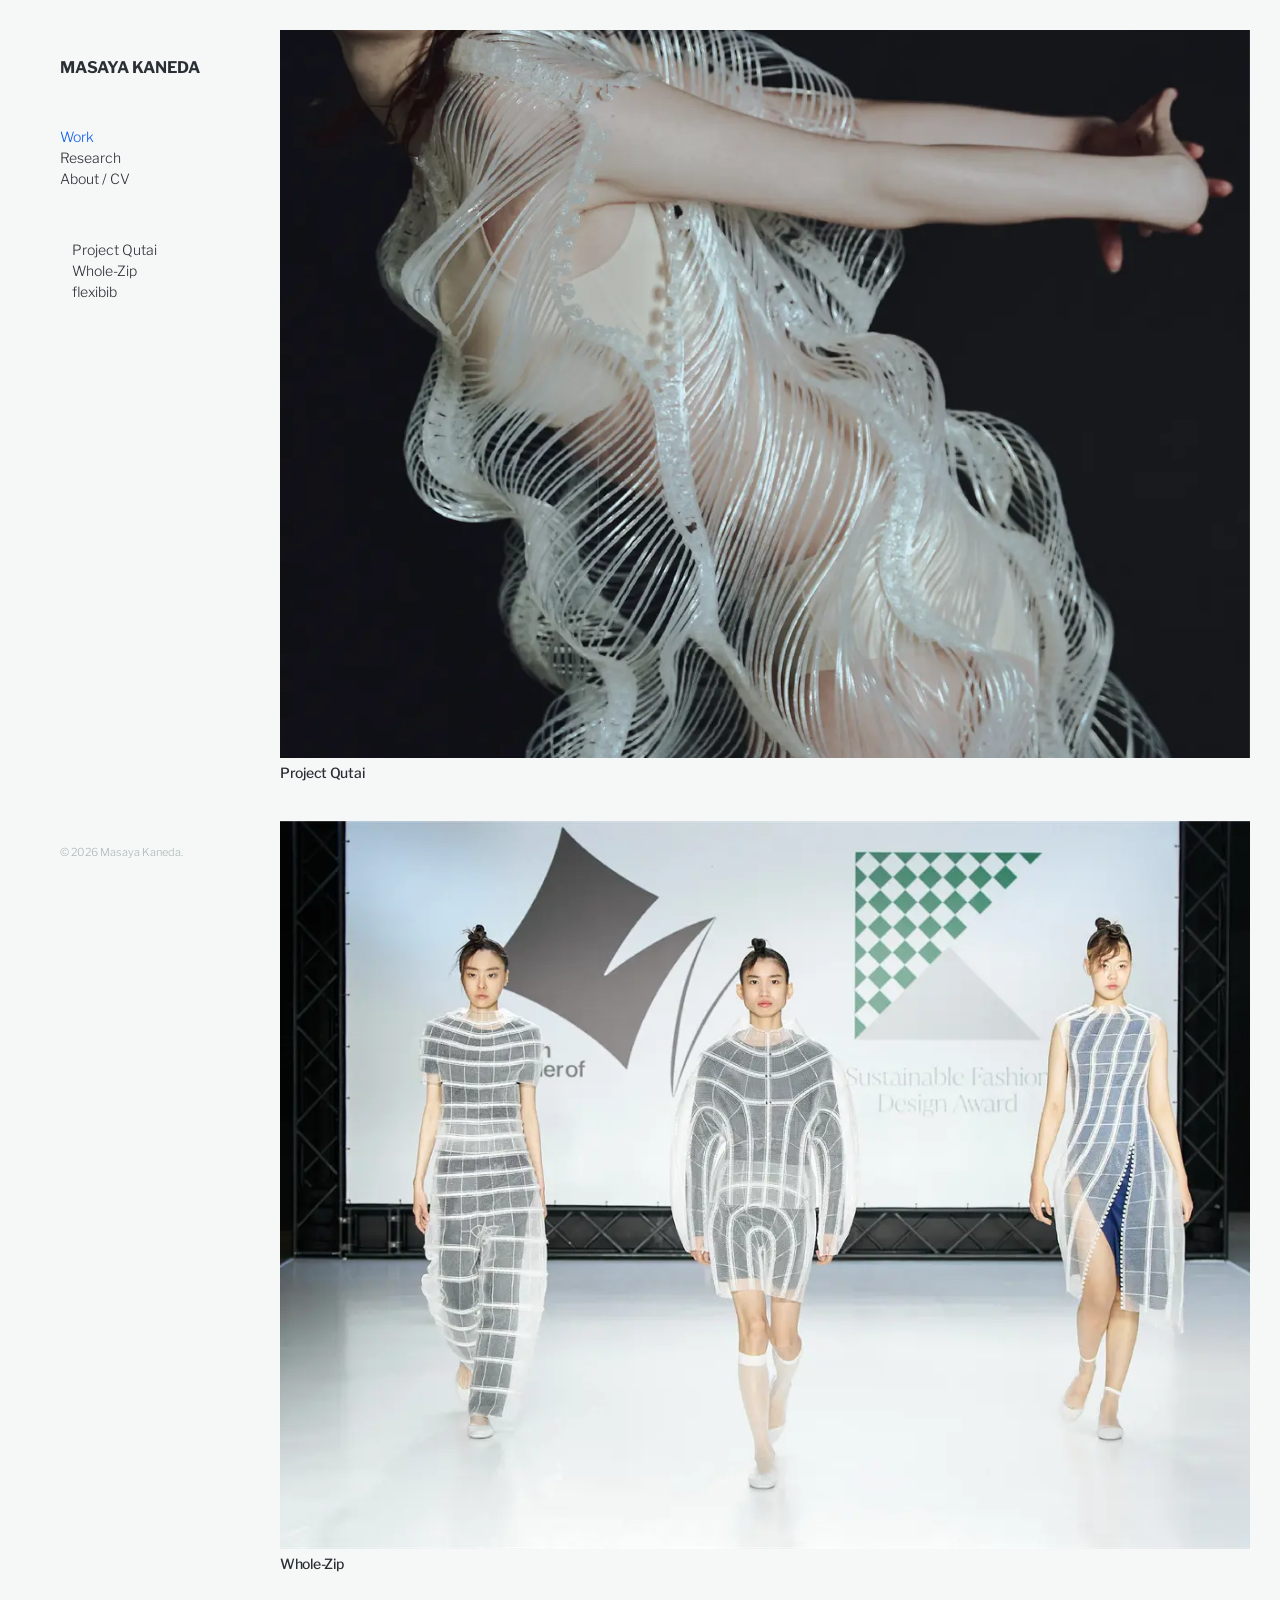
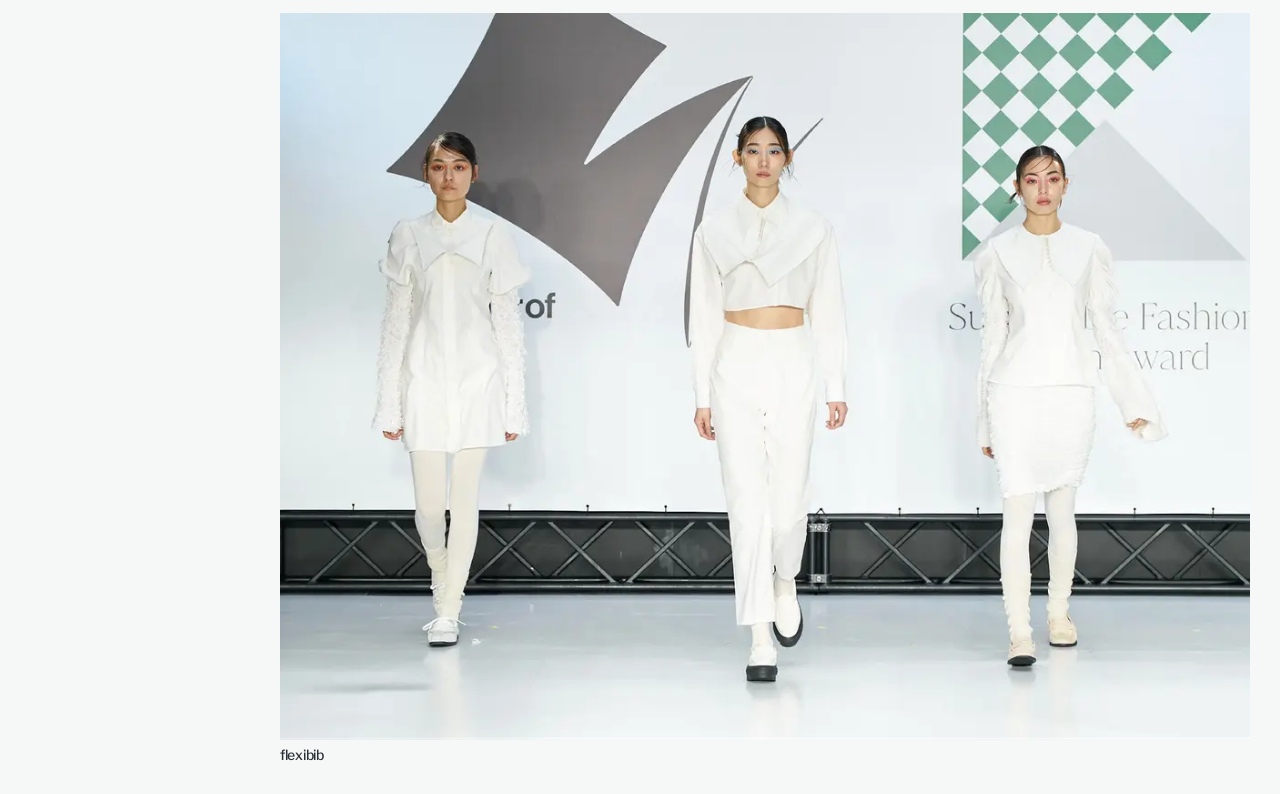
==== index.html @ 968817e5 "Build portfolio site" ====
<!doctype html>
<html lang="ja">
  <head>
    <meta charset="utf-8" />
    <meta name="viewport" content="width=device-width, initial-scale=1" />
    <meta name="description" content="金田昌也の作品と研究" />
    <title>Work — Masaya Kaneda</title>
    <link rel="preconnect" href="https://fonts.googleapis.com" />
    <link rel="preconnect" href="https://fonts.gstatic.com" crossorigin />
    <link href="https://fonts.googleapis.com/css2?family=Libre+Franklin:wght@300;500;700&amp;display=swap" rel="stylesheet" />
    <link rel="stylesheet" href="styles.css" />
    <script src="menu.js" defer></script>
  </head>
  <body>
    <header class="header">
      <div class="header__content">
        <a class="header__title" href="index.html">MASAYA KANEDA</a>
        <button class="menu-toggle" type="button" aria-expanded="false" aria-controls="menu" aria-label="メニューを開く"><span></span></button>
        <nav class="menu" id="menu" aria-label="Main navigation">
          <ul>
            <li><a class="active" href="index.html">Work</a></li>
            <li><a href="research.html">Research</a></li>
            <li><a href="about.html">About / CV</a></li>
          </ul>
          <ul class="project-menu">
            <li><a href="project-qutai.html">Project Qutai</a></li>
            <li><a href="whole-zip.html">Whole-Zip</a></li>
            <li><a href="flexibib.html">flexibib</a></li>
          </ul>
        </nav>
        <p class="copyright">© 2026 Masaya Kaneda.</p>
      </div>
    </header>

    <main class="page">
      <section class="portfolio" aria-label="Selected work">
        <div class="portfolio-wrap">
          <article class="portfolio-item">
            <a href="project-qutai.html">
              <img src="assets/images/project-qutai-1.webp" alt="Project Qutai" width="1200" height="1800" />
              <h1>Project Qutai</h1>
            </a>
          </article>

          <article class="portfolio-item">
            <a href="whole-zip.html">
              <img src="assets/images/whole-zip-2.webp" alt="Whole-Zip" width="1200" height="800" loading="lazy" />
              <h1>Whole-Zip</h1>
            </a>
          </article>

          <article class="portfolio-item">
            <a href="flexibib.html">
              <img src="assets/images/flexibib-1.webp" alt="flexibib" width="1200" height="800" loading="lazy" />
              <h1>flexibib</h1>
            </a>
          </article>
        </div>
      </section>
    </main>
  </body>
</html>
---- styles.css ----
* {
  box-sizing: border-box;
  margin: 0;
  padding: 0;
}

html,
body {
  min-height: 100%;
}

body {
  background: #f6f8f7;
  color: #444;
  font-family: "Libre Franklin", sans-serif;
  font-size: 14px;
  font-style: normal;
  font-weight: 300;
  line-height: 1;
  text-rendering: optimizeLegibility;
}

img {
  display: block;
  max-width: 100%;
  height: auto;
}

a {
  color: #2a2f36;
  font-weight: 500;
  text-decoration: none;
  transition: color 0.15s ease-in-out;
}

a:hover,
a:focus-visible,
a.active {
  color: #0c5df2;
}

.header {
  width: 100%;
  padding: 20px;
}

.header__content {
  position: relative;
}

.header__title {
  display: inline-block;
  color: #2a2f36;
  font-size: 20px;
  font-weight: 700;
  line-height: 1;
}

.menu-toggle {
  position: absolute;
  top: -2px;
  right: 0;
  z-index: 101;
  width: 24px;
  height: 20px;
  border: 0;
  background: transparent;
  cursor: pointer;
}

.menu-toggle span,
.menu-toggle span::before,
.menu-toggle span::after {
  position: absolute;
  left: 0;
  width: 24px;
  height: 3px;
  background: #2a2f36;
  content: "";
  transition: transform 0.15s ease, top 0.15s ease, background 0.15s ease;
}

.menu-toggle span {
  top: 8px;
}

.menu-toggle span::before {
  top: -8px;
}

.menu-toggle span::after {
  top: 8px;
}

.menu-toggle[aria-expanded="true"] span {
  background: transparent;
}

.menu-toggle[aria-expanded="true"] span::before {
  top: 0;
  transform: rotate(45deg);
}

.menu-toggle[aria-expanded="true"] span::after {
  top: 0;
  transform: rotate(-45deg);
}

.menu {
  position: fixed;
  inset: 0;
  z-index: 100;
  padding: 70px 20px 30px;
  overflow: auto;
  background: rgb(246 248 247 / 98%);
  opacity: 0;
  pointer-events: none;
  visibility: hidden;
  transition: opacity 0.15s ease, visibility 0.15s ease;
}

.menu.is-open {
  opacity: 1;
  pointer-events: auto;
  visibility: visible;
}

.menu ul {
  list-style: none;
}

.menu li a {
  display: block;
  padding: 7px 0;
  font-size: 24px;
  font-weight: 300;
  line-height: 1.2;
}

.project-menu {
  margin-top: 30px;
}

.project-menu li a {
  padding-left: 20px;
  font-size: 16px;
}

.copyright {
  display: none;
}

.page {
  width: 100%;
}

.portfolio {
  padding: 48px 20px 20px;
}

.portfolio-wrap {
  max-width: 1024px;
  margin: 0 auto;
}

.portfolio-item {
  width: 100%;
  padding-bottom: 40px;
}

.portfolio-item img {
  width: 100%;
  aspect-ratio: 4 / 3;
  background: #fff;
  object-fit: cover;
}

.portfolio-item:first-child img {
  object-position: center 30%;
}

.portfolio-item h1 {
  padding-top: 7px;
  color: #2a2f36;
  font-size: 14px;
  font-weight: 500;
  letter-spacing: -0.02em;
  line-height: 1.2;
}

.portfolio-item a:hover h1,
.portfolio-item a:focus-visible h1 {
  color: #0c5df2;
}

.page-title {
  padding: 25px 20px 0;
}

.page-title h1 {
  color: #2a2f36;
  font-size: 14px;
  font-weight: 500;
  letter-spacing: -0.02em;
  line-height: 1.2;
}

.single {
  min-height: 100vh;
  padding: 25px 20px 60px;
}

.single .text,
.single > h2,
.single > h3,
.single > p,
.single > ul,
.single > dl,
.single > hr {
  margin-right: auto;
  margin-left: auto;
}

.single p,
.single li,
.single dd,
.single dt {
  font-size: 14px;
  font-weight: 300;
  line-height: 1.5;
}

.single p + p {
  margin-top: 15px;
}

.single h2 {
  margin-top: 40px;
  color: #2a2f36;
  font-size: 14px;
  font-weight: 500;
  line-height: 1.2;
}

.single h3 {
  margin-top: 40px;
  color: #2a2f36;
  font-size: 20px;
  font-weight: 500;
  line-height: 1.3;
}

.single p a,
.single li a,
.single dd a {
  border-bottom: 1px solid #0c5df2;
}

.single hr {
  height: 2px;
  margin-top: 40px;
  margin-bottom: 40px;
  border: 0;
  background: #ddd;
}

.gallery {
  display: grid;
  grid-template-columns: 1fr;
  gap: 20px;
  margin: 20px auto;
}

.gallery:first-child {
  margin-top: 0;
}

.gallery img {
  width: 100%;
}

.gallery--two {
  grid-template-columns: repeat(2, minmax(0, 1fr));
}

.about-intro,
.cv-section {
  margin-right: auto;
  margin-left: auto;
}

.profile-image {
  width: 150px;
  margin: 0 0 30px;
}

.about-intro p {
  font-size: 14px;
  font-weight: 300;
  line-height: 1.5;
}

.about-intro p + p {
  margin-top: 15px;
}

.cv-section {
  margin-top: 45px;
}

.cv-section h2 {
  margin: 0 0 15px;
  color: #2a2f36;
  font-size: 14px;
  font-weight: 500;
  line-height: 1.2;
}

.cv-list p {
  position: relative;
  margin: 0 0 8px;
  padding-left: 90px;
  font-size: 14px;
  font-weight: 300;
  line-height: 1.5;
}

.cv-list p + p {
  margin-top: 0;
}

.cv-list p span {
  position: absolute;
  top: 0;
  left: 0;
  color: #777;
}

.cv-list a {
  font-weight: 300;
}

@media (min-width: 768px) {
  .header {
    padding: 40px;
  }

  .menu-toggle {
    top: 0;
  }

  .portfolio {
    padding: 48px 40px 40px;
  }

  .page-title {
    padding: 35px 40px 0;
  }

  .single {
    padding: 30px 40px 70px;
  }

  .gallery {
    margin-top: 30px;
    margin-bottom: 30px;
  }
}

@media (min-width: 1024px) {
  .header {
    position: fixed;
    top: 0;
    bottom: 0;
    left: 0;
    width: 250px;
    padding: 0;
    overflow: auto;
  }

  .header__content {
    min-height: 100vh;
    padding: 40px 0 135px 40px;
  }

  .header__title {
    font-size: 16px;
  }

  .menu-toggle {
    display: none;
  }

  .menu {
    position: static;
    padding: 0;
    margin-top: 45px;
    overflow: visible;
    background: transparent;
    opacity: 1;
    pointer-events: auto;
    visibility: visible;
  }

  .menu li a {
    display: inline;
    padding: 0;
    font-size: 14px;
    font-weight: 300;
    line-height: 1.5;
  }

  .project-menu {
    margin-top: 45px;
  }

  .project-menu li a {
    padding-left: 0;
  }

  .project-menu li::before {
    content: "    ";
    white-space: pre;
  }

  .copyright {
    position: absolute;
    bottom: 30px;
    left: 40px;
    display: block;
    color: #abb7b7;
    font-size: 11px;
    line-height: 1.5;
  }

  .page {
    padding-left: 250px;
  }

  .portfolio {
    padding: 10px;
  }

  .portfolio-wrap {
    max-width: 1024px;
    margin-right: auto;
    margin-left: auto;
  }

  .portfolio-item {
    padding: 20px;
  }

  .page-title {
    padding: 37px 20px 0;
  }

  .page-title h1,
  .about-intro,
  .cv-section,
  .single .text,
  .single > h2,
  .single > h3,
  .single > p,
  .single > ul,
  .single > dl,
  .single > hr {
    max-width: 70%;
  }

  .single {
    padding: 25px 20px 80px;
  }

  .gallery {
    max-width: 70%;
  }
}

@media (min-width: 1220px) {
  .header__content {
    padding: 60px 0 145px 60px;
  }

  .menu {
    margin-top: 50px;
  }

  .project-menu {
    margin-top: 50px;
  }

  .copyright {
    bottom: 40px;
    left: 60px;
  }

  .page-title {
    padding-top: 57px;
  }

  .page-title h1,
  .about-intro,
  .cv-section,
  .single .text,
  .single > h2,
  .single > h3,
  .single > p,
  .single > ul,
  .single > dl,
  .single > hr,
  .gallery {
    max-width: 65%;
  }
}

@media (prefers-reduced-motion: reduce) {
  *,
  *::before,
  *::after {
    scroll-behavior: auto !important;
    transition-duration: 0.01ms !important;
  }
}
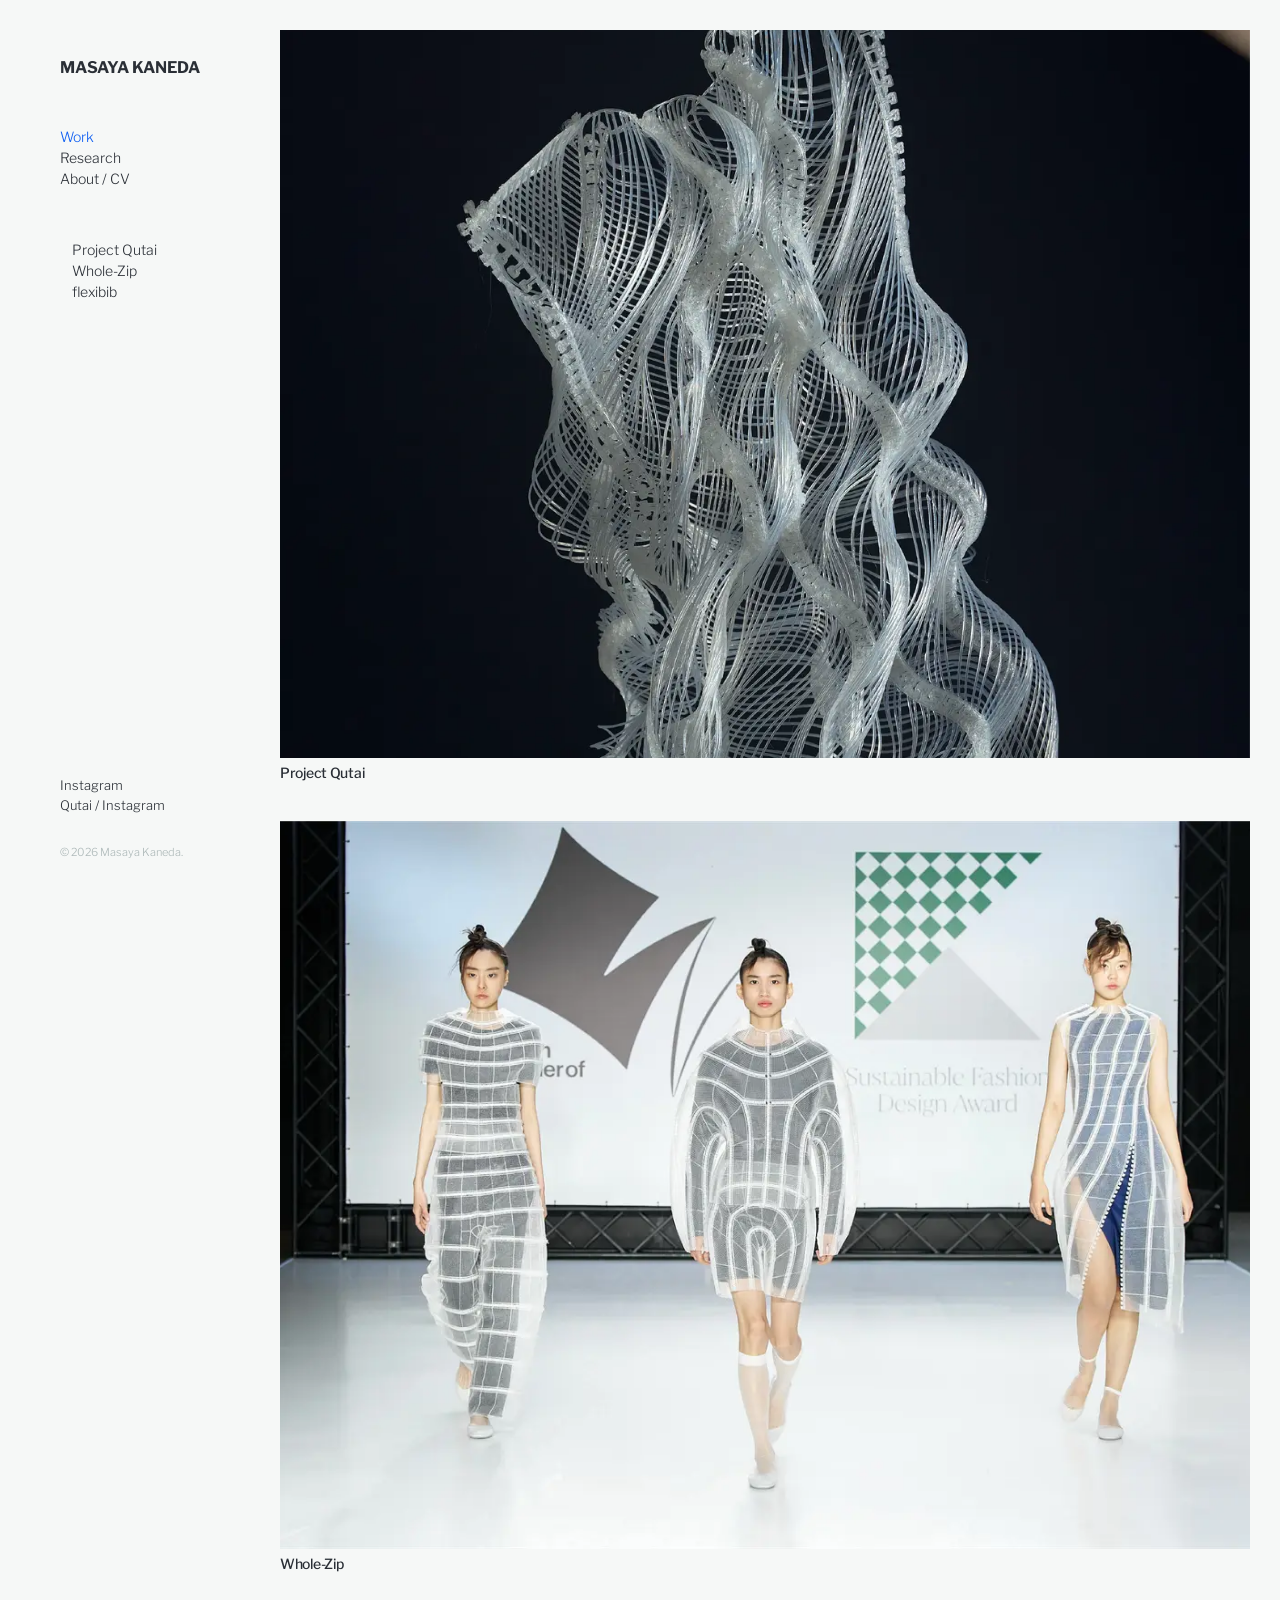
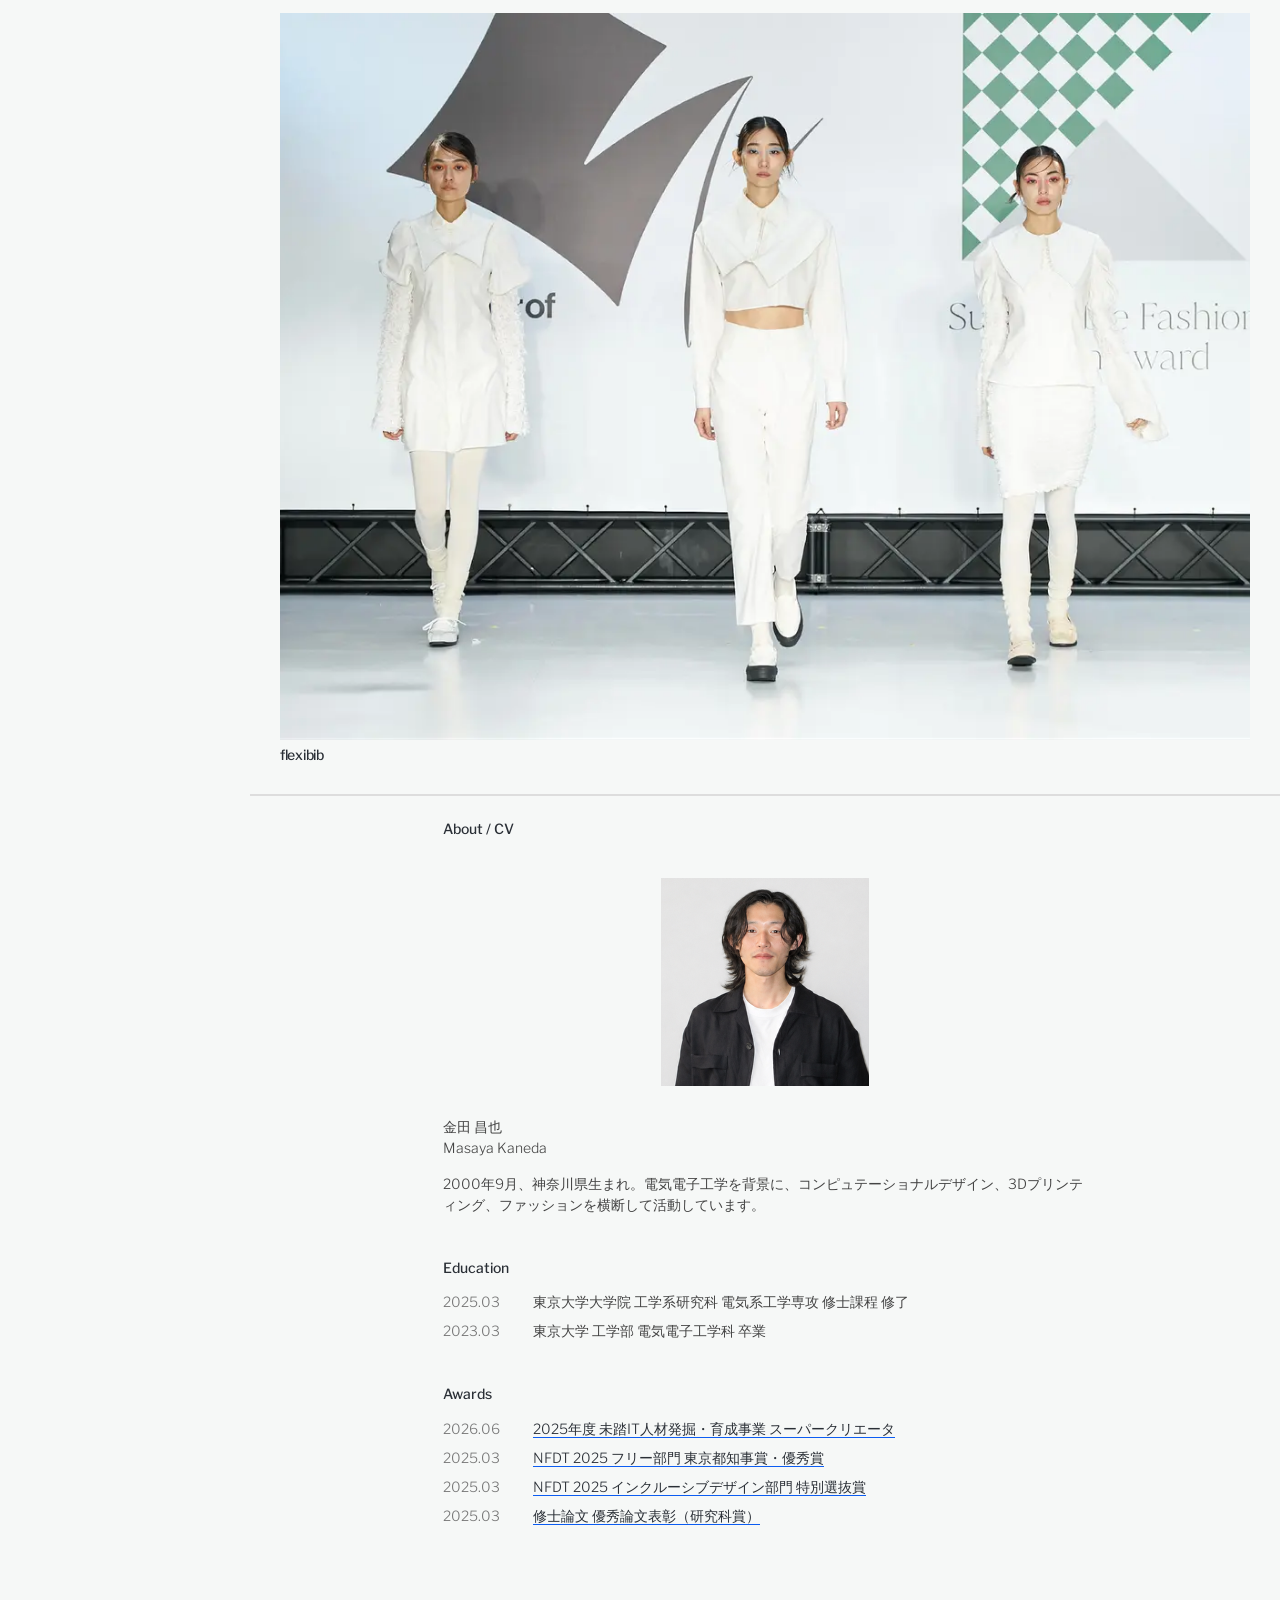
==== commit 39e1905c: "Add homepage profile and social links" ====
--- a/index.html
+++ b/index.html
@@ -20,12 +20,16 @@
           <ul>
             <li><a class="active" href="index.html">Work</a></li>
             <li><a href="research.html">Research</a></li>
-            <li><a href="about.html">About / CV</a></li>
+            <li><a href="#about">About / CV</a></li>
           </ul>
           <ul class="project-menu">
             <li><a href="project-qutai.html">Project Qutai</a></li>
             <li><a href="whole-zip.html">Whole-Zip</a></li>
             <li><a href="flexibib.html">flexibib</a></li>
+          </ul>
+          <ul class="social-menu">
+            <li><a href="https://www.instagram.com/kaneda_masaya_/" target="_blank" rel="noreferrer">Instagram</a></li>
+            <li><a href="https://www.instagram.com/qutai.jp/" target="_blank" rel="noreferrer">Qutai / Instagram</a></li>
           </ul>
         </nav>
         <p class="copyright">© 2026 Masaya Kaneda.</p>
@@ -37,7 +41,7 @@
         <div class="portfolio-wrap">
           <article class="portfolio-item">
             <a href="project-qutai.html">
-              <img src="assets/images/project-qutai-1.webp" alt="Project Qutai" width="1200" height="1800" />
+              <img src="assets/images/project-qutai-5.webp" alt="Project Qutai" width="1200" height="1800" />
               <h1>Project Qutai</h1>
             </a>
           </article>
@@ -57,6 +61,34 @@
           </article>
         </div>
       </section>
+
+      <section class="single home-about" id="about">
+        <h2 class="home-about__title">About / CV</h2>
+
+        <div class="about-intro">
+          <img class="profile-image" src="assets/images/profile.png" alt="金田昌也" width="208" height="228" loading="lazy" />
+          <p>金田 昌也<br />Masaya Kaneda</p>
+          <p>2000年9月、神奈川県生まれ。電気電子工学を背景に、コンピュテーショナルデザイン、3Dプリンティング、ファッションを横断して活動しています。</p>
+        </div>
+
+        <section class="cv-section">
+          <h2>Education</h2>
+          <div class="cv-list">
+            <p><span>2025.03</span>東京大学大学院 工学系研究科 電気系工学専攻 修士課程 修了</p>
+            <p><span>2023.03</span>東京大学 工学部 電気電子工学科 卒業</p>
+          </div>
+        </section>
+
+        <section class="cv-section">
+          <h2>Awards</h2>
+          <div class="cv-list">
+            <p><span>2026.06</span><a href="https://www.ipa.go.jp/jinzai/mitou/koubo/career/2025/2025-supercreator-11.html">2025年度 未踏IT人材発掘・育成事業 スーパークリエータ</a></p>
+            <p><span>2025.03</span><a href="https://nfdt.metro.tokyo.lg.jp/award-tokyo2025/">NFDT 2025 フリー部門 東京都知事賞・優秀賞</a></p>
+            <p><span>2025.03</span><a href="https://nfdt.metro.tokyo.lg.jp/award-tokyo2025/">NFDT 2025 インクルーシブデザイン部門 特別選抜賞</a></p>
+            <p><span>2025.03</span><a href="http://www.cryst.t.u-tokyo.ac.jp/ohya/achievement/?id=72oXaXB6lKzkQntnLcRNyH&amp;hl=ja">修士論文 優秀論文表彰（研究科賞）</a></p>
+          </div>
+        </section>
+      </section>
     </main>
   </body>
 </html>
--- a/styles.css
+++ b/styles.css
@@ -146,6 +146,14 @@
   font-size: 16px;
 }
 
+.social-menu {
+  margin-top: 30px;
+}
+
+.social-menu li a {
+  font-size: 16px;
+}
+
 .copyright {
   display: none;
 }
@@ -340,6 +348,24 @@
   font-weight: 300;
 }
 
+.home-about {
+  border-top: 2px solid #ddd;
+}
+
+.home-about .home-about__title {
+  margin-top: 0;
+  margin-bottom: 40px;
+}
+
+.home-about .profile-image {
+  width: 208px;
+  aspect-ratio: 1;
+  margin-right: auto;
+  margin-left: auto;
+  object-fit: cover;
+  object-position: center top;
+}
+
 @media (min-width: 768px) {
   .header {
     padding: 40px;
@@ -421,6 +447,18 @@
   .project-menu li::before {
     content: "    ";
     white-space: pre;
+  }
+
+  .social-menu {
+    position: absolute;
+    bottom: 70px;
+    left: 40px;
+    margin-top: 0;
+  }
+
+  .social-menu li a {
+    font-size: 13px;
+    font-weight: 300;
   }
 
   .copyright {
@@ -492,6 +530,11 @@
 
   .copyright {
     bottom: 40px;
+    left: 60px;
+  }
+
+  .social-menu {
+    bottom: 85px;
     left: 60px;
   }
 
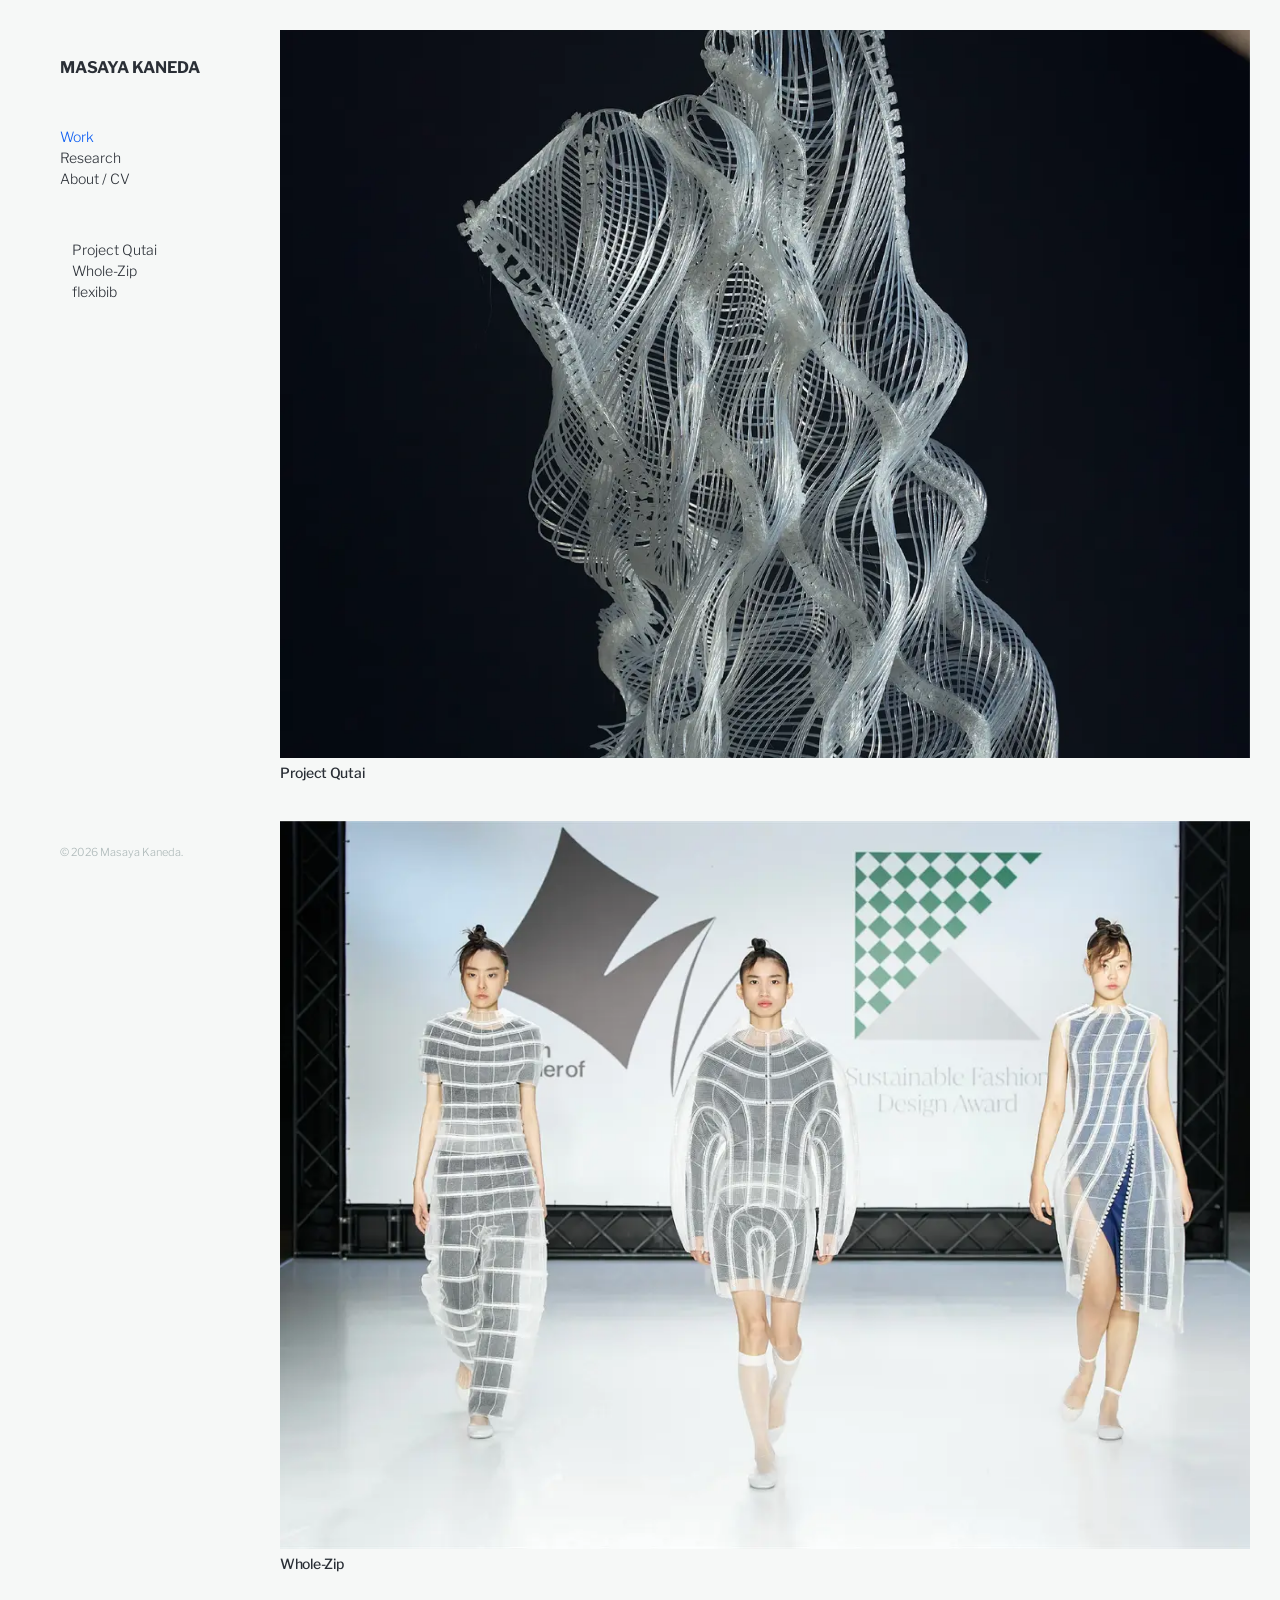
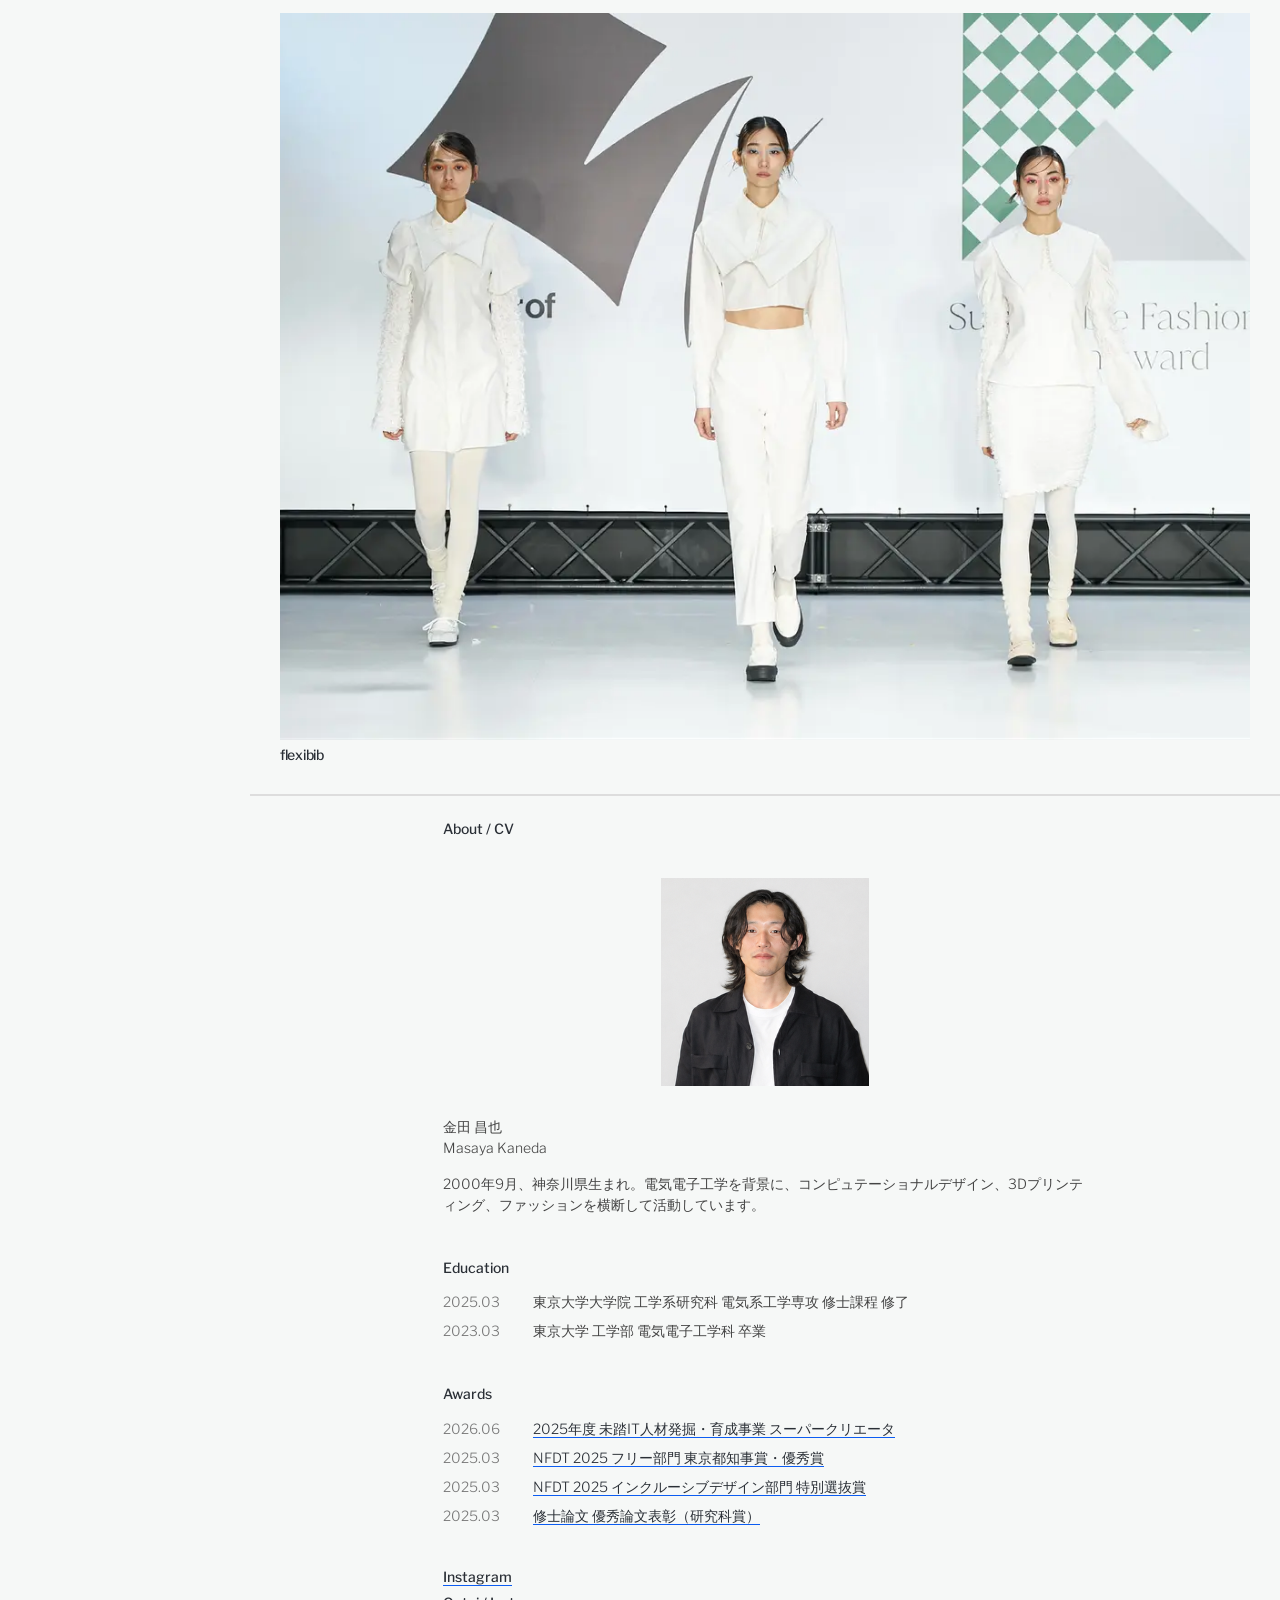
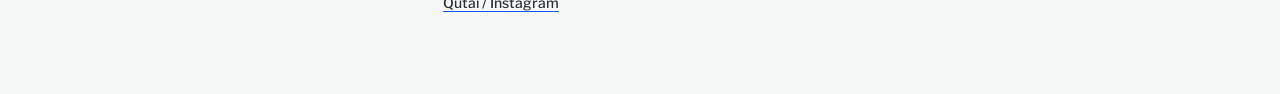
==== commit 25b6a799: "Move social links into about section" ====
--- a/index.html
+++ b/index.html
@@ -26,10 +26,6 @@
             <li><a href="project-qutai.html">Project Qutai</a></li>
             <li><a href="whole-zip.html">Whole-Zip</a></li>
             <li><a href="flexibib.html">flexibib</a></li>
-          </ul>
-          <ul class="social-menu">
-            <li><a href="https://www.instagram.com/kaneda_masaya_/" target="_blank" rel="noreferrer">Instagram</a></li>
-            <li><a href="https://www.instagram.com/qutai.jp/" target="_blank" rel="noreferrer">Qutai / Instagram</a></li>
           </ul>
         </nav>
         <p class="copyright">© 2026 Masaya Kaneda.</p>
@@ -88,6 +84,11 @@
             <p><span>2025.03</span><a href="http://www.cryst.t.u-tokyo.ac.jp/ohya/achievement/?id=72oXaXB6lKzkQntnLcRNyH&amp;hl=ja">修士論文 優秀論文表彰（研究科賞）</a></p>
           </div>
         </section>
+
+        <div class="about-links">
+          <p><a href="https://www.instagram.com/kaneda_masaya_/" target="_blank" rel="noreferrer">Instagram</a></p>
+          <p><a href="https://www.instagram.com/qutai.jp/" target="_blank" rel="noreferrer">Qutai / Instagram</a></p>
+        </div>
       </section>
     </main>
   </body>
--- a/styles.css
+++ b/styles.css
@@ -146,14 +146,6 @@
   font-size: 16px;
 }
 
-.social-menu {
-  margin-top: 30px;
-}
-
-.social-menu li a {
-  font-size: 16px;
-}
-
 .copyright {
   display: none;
 }
@@ -348,6 +340,14 @@
   font-weight: 300;
 }
 
+.about-links {
+  margin: 40px auto 0;
+}
+
+.about-links p + p {
+  margin-top: 5px;
+}
+
 .home-about {
   border-top: 2px solid #ddd;
 }
@@ -449,18 +449,6 @@
     white-space: pre;
   }
 
-  .social-menu {
-    position: absolute;
-    bottom: 70px;
-    left: 40px;
-    margin-top: 0;
-  }
-
-  .social-menu li a {
-    font-size: 13px;
-    font-weight: 300;
-  }
-
   .copyright {
     position: absolute;
     bottom: 30px;
@@ -496,6 +484,7 @@
   .page-title h1,
   .about-intro,
   .cv-section,
+  .about-links,
   .single .text,
   .single > h2,
   .single > h3,
@@ -533,11 +522,6 @@
     left: 60px;
   }
 
-  .social-menu {
-    bottom: 85px;
-    left: 60px;
-  }
-
   .page-title {
     padding-top: 57px;
   }
@@ -545,6 +529,7 @@
   .page-title h1,
   .about-intro,
   .cv-section,
+  .about-links,
   .single .text,
   .single > h2,
   .single > h3,
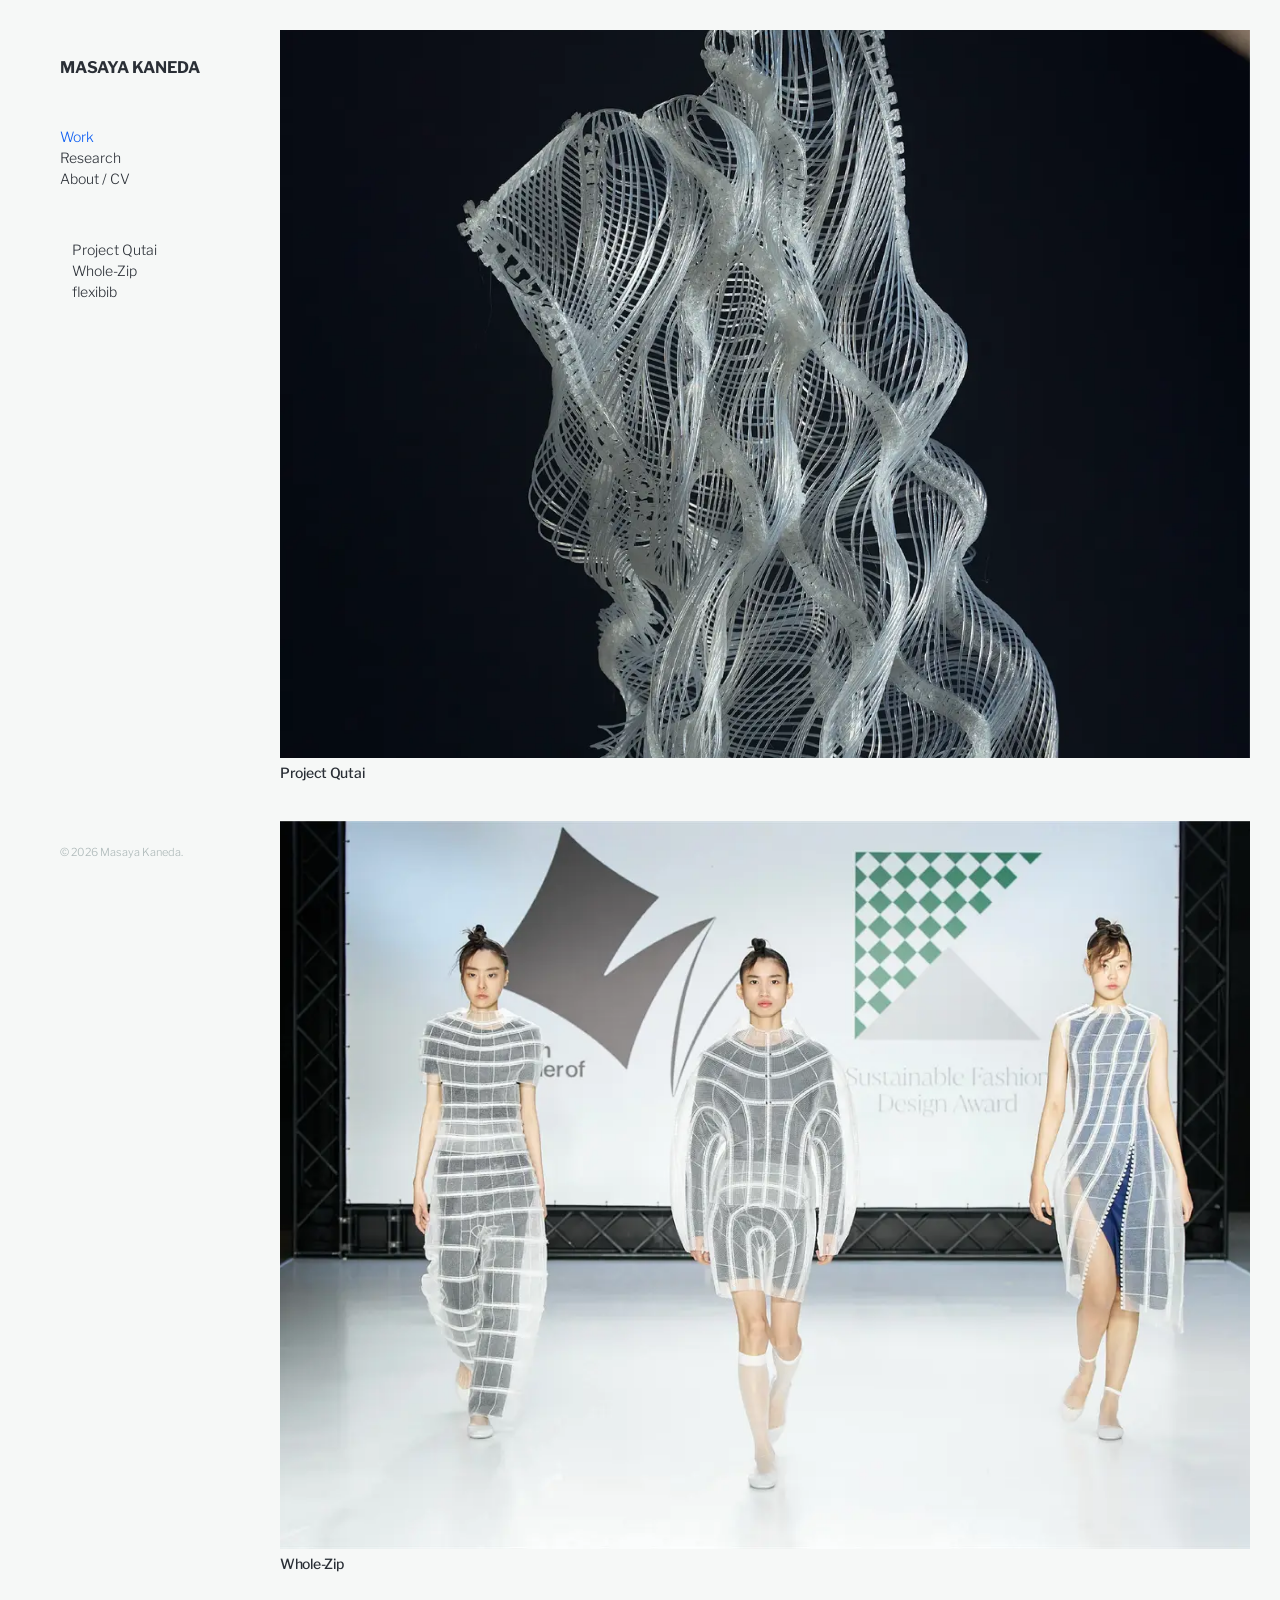
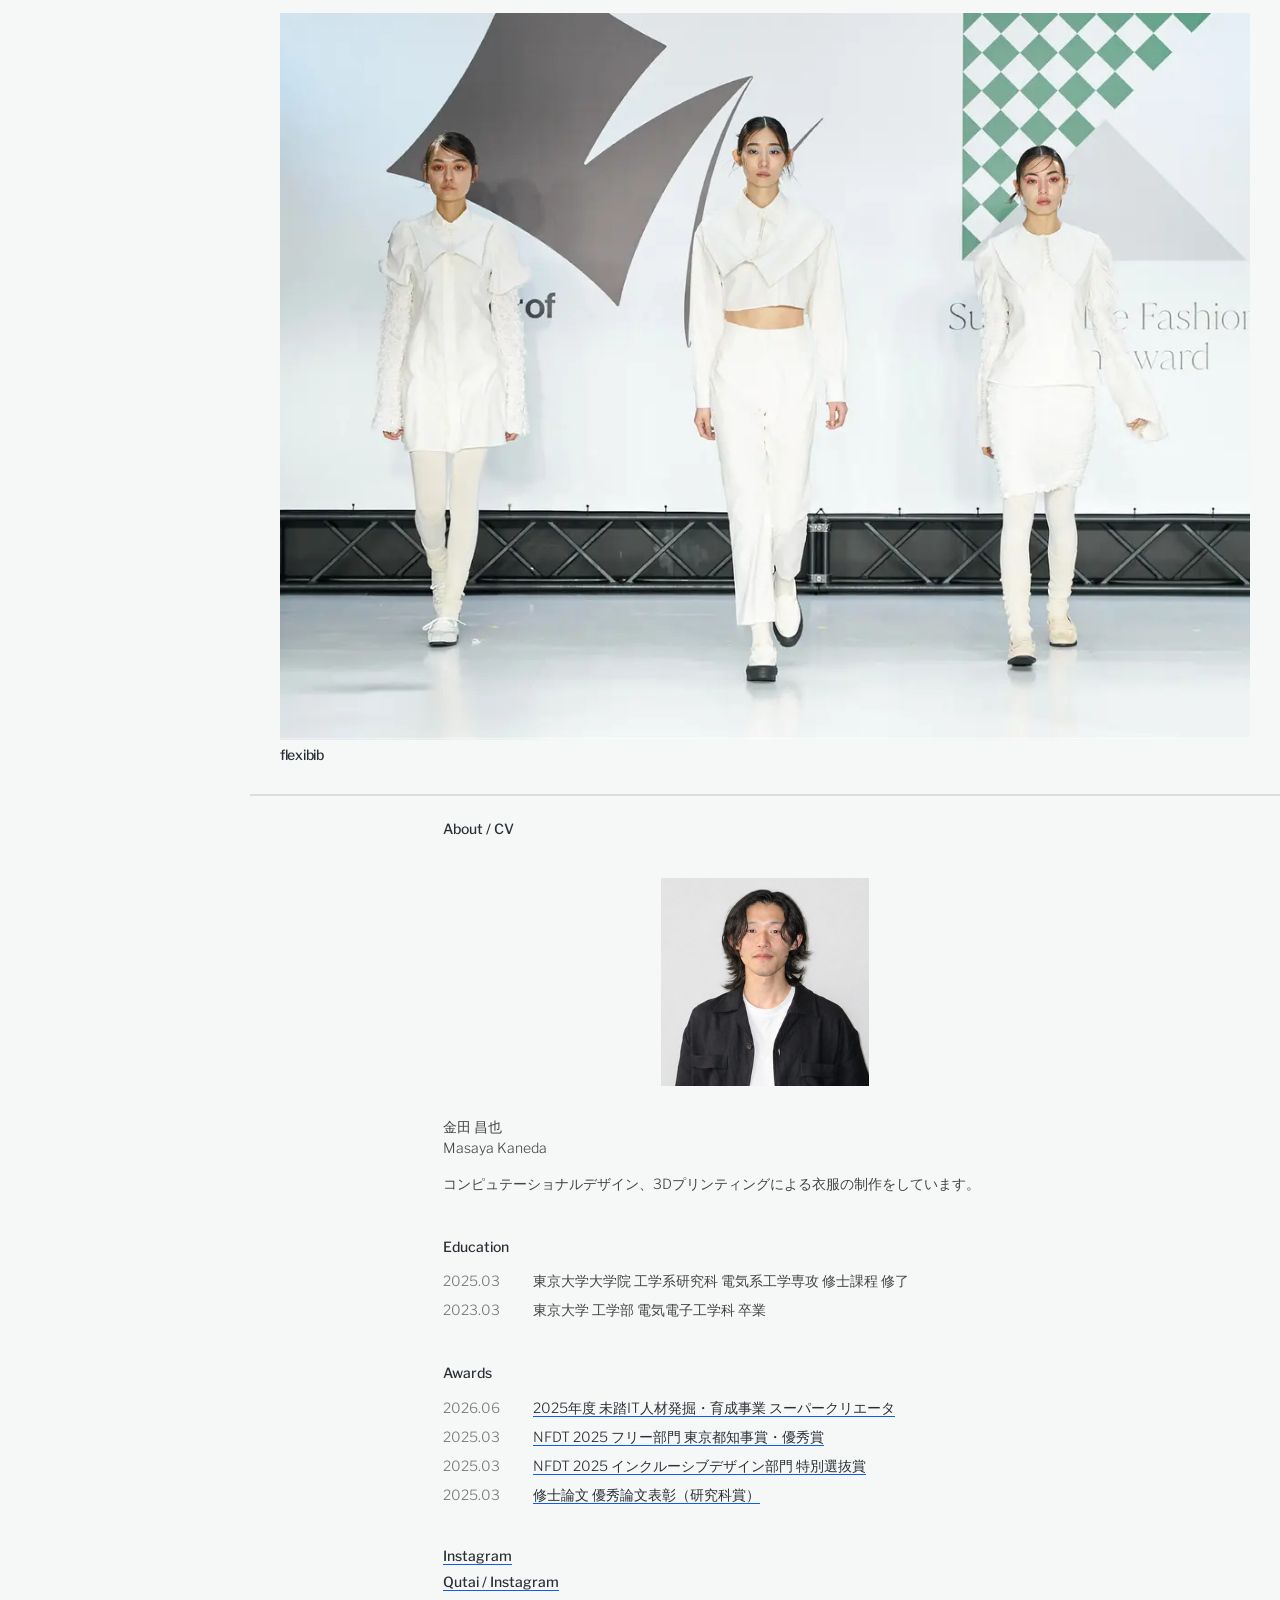
==== commit 8c37633d: "Update profile introduction" ====
--- a/index.html
+++ b/index.html
@@ -64,7 +64,7 @@
         <div class="about-intro">
           <img class="profile-image" src="assets/images/profile.png" alt="金田昌也" width="208" height="228" loading="lazy" />
           <p>金田 昌也<br />Masaya Kaneda</p>
-          <p>2000年9月、神奈川県生まれ。電気電子工学を背景に、コンピュテーショナルデザイン、3Dプリンティング、ファッションを横断して活動しています。</p>
+          <p>コンピュテーショナルデザイン、3Dプリンティングによる衣服の制作をしています。</p>
         </div>
 
         <section class="cv-section">
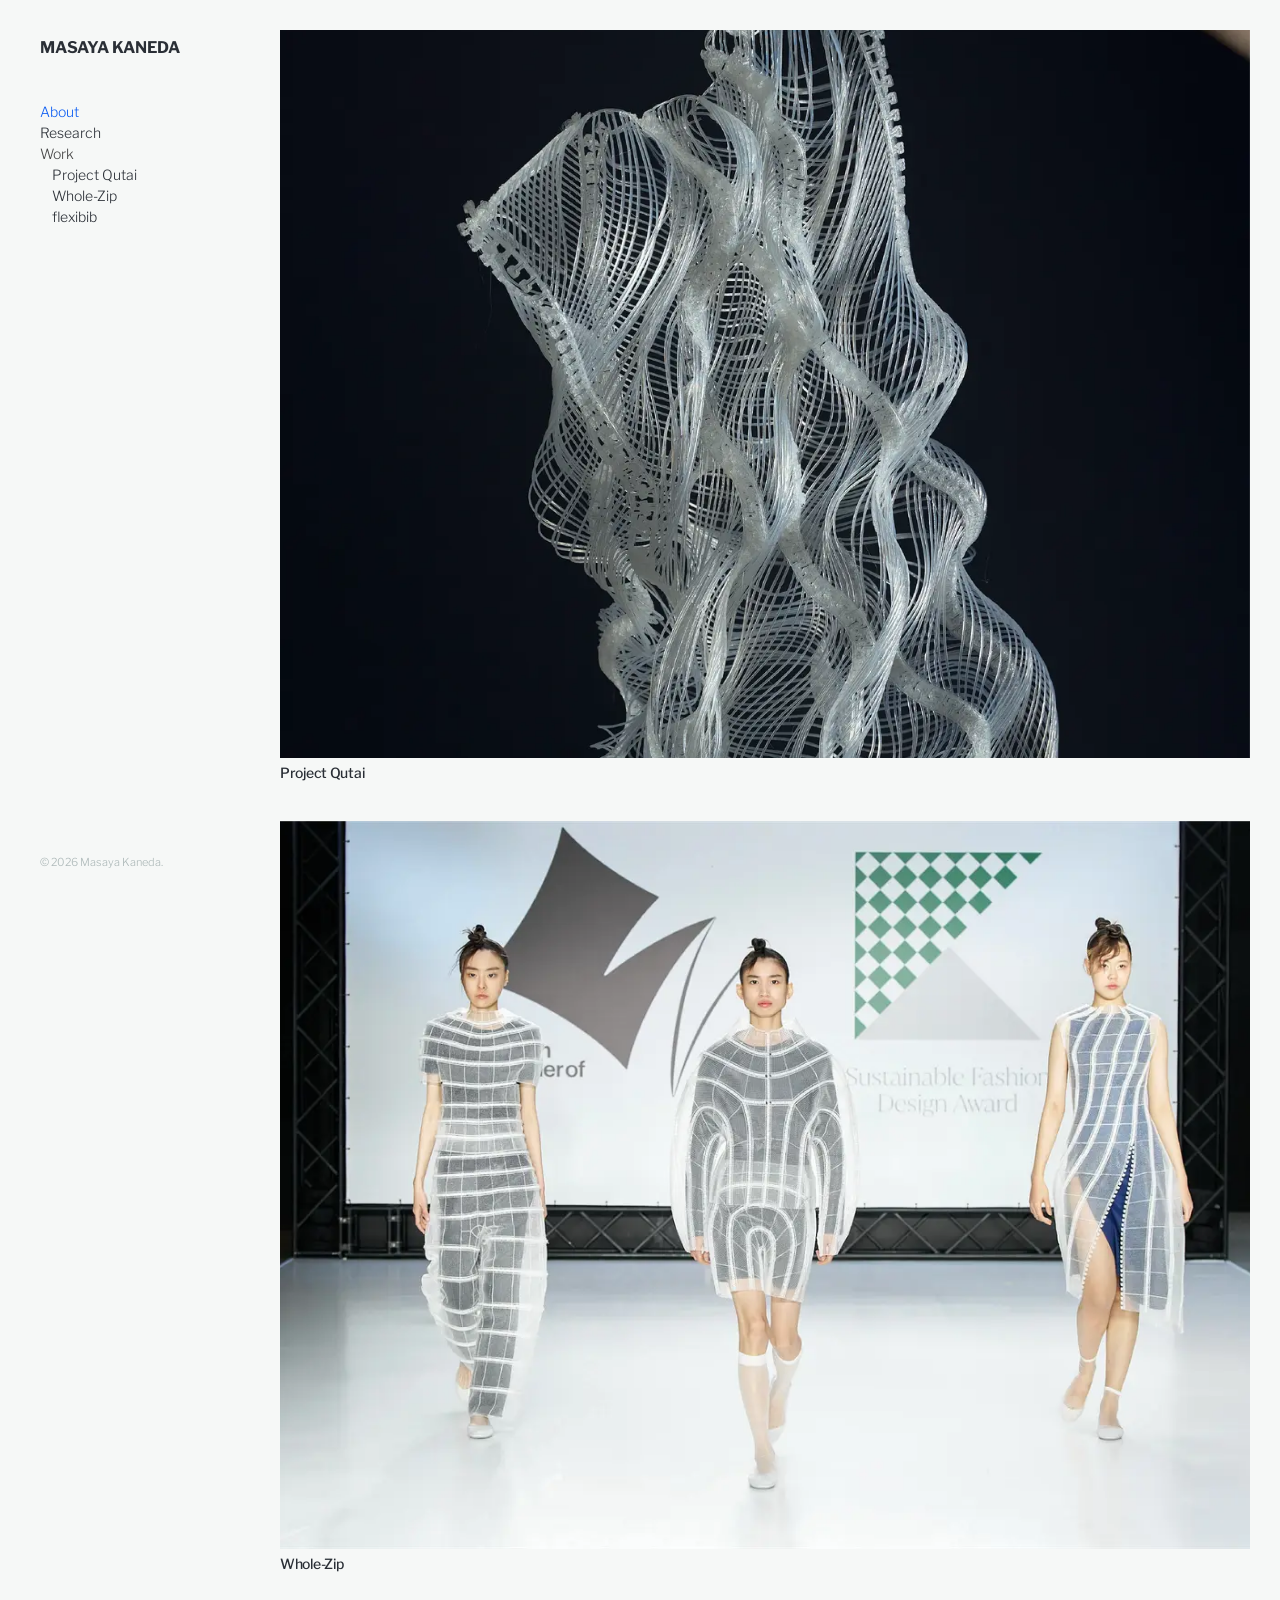
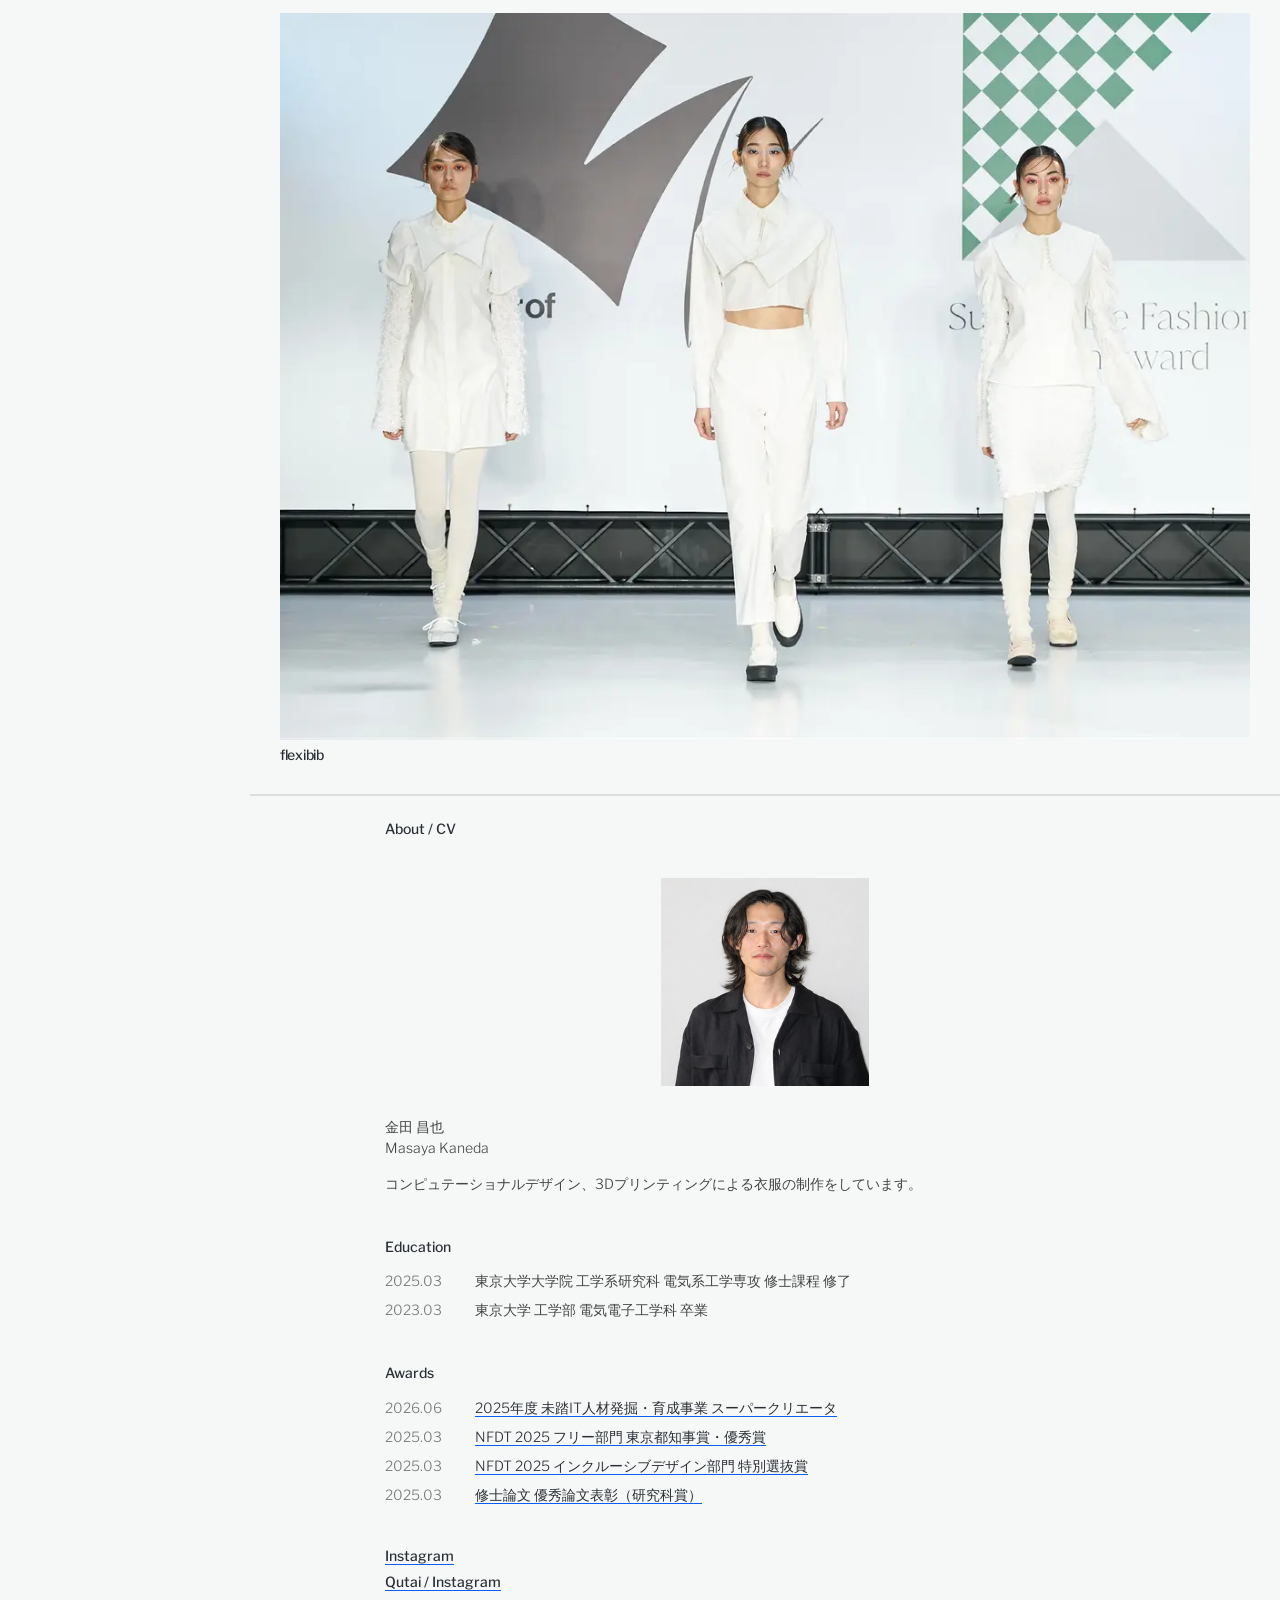
==== commit 7563c0cf: "Refine navigation and responsive layout" ====
--- a/index.html
+++ b/index.html
@@ -18,9 +18,9 @@
         <button class="menu-toggle" type="button" aria-expanded="false" aria-controls="menu" aria-label="メニューを開く"><span></span></button>
         <nav class="menu" id="menu" aria-label="Main navigation">
           <ul>
-            <li><a class="active" href="index.html">Work</a></li>
+            <li><a class="active" href="index.html">About</a></li>
             <li><a href="research.html">Research</a></li>
-            <li><a href="#about">About / CV</a></li>
+            <li><span class="menu-label">Work</span></li>
           </ul>
           <ul class="project-menu">
             <li><a href="project-qutai.html">Project Qutai</a></li>
--- a/styles.css
+++ b/styles.css
@@ -129,7 +129,8 @@
   list-style: none;
 }
 
-.menu li a {
+.menu li a,
+.menu-label {
   display: block;
   padding: 7px 0;
   font-size: 24px;
@@ -138,7 +139,7 @@
 }
 
 .project-menu {
-  margin-top: 30px;
+  margin-top: 0;
 }
 
 .project-menu li a {
@@ -290,8 +291,11 @@
 }
 
 .profile-image {
-  width: 150px;
-  margin: 0 0 30px;
+  width: 208px;
+  aspect-ratio: 1;
+  margin: 0 auto 30px;
+  object-fit: cover;
+  object-position: center top;
 }
 
 .about-intro p {
@@ -350,6 +354,7 @@
 
 .home-about {
   border-top: 2px solid #ddd;
+  min-height: auto;
 }
 
 .home-about .home-about__title {
@@ -390,140 +395,6 @@
   .gallery {
     margin-top: 30px;
     margin-bottom: 30px;
-  }
-}
-
-@media (min-width: 1024px) {
-  .header {
-    position: fixed;
-    top: 0;
-    bottom: 0;
-    left: 0;
-    width: 250px;
-    padding: 0;
-    overflow: auto;
-  }
-
-  .header__content {
-    min-height: 100vh;
-    padding: 40px 0 135px 40px;
-  }
-
-  .header__title {
-    font-size: 16px;
-  }
-
-  .menu-toggle {
-    display: none;
-  }
-
-  .menu {
-    position: static;
-    padding: 0;
-    margin-top: 45px;
-    overflow: visible;
-    background: transparent;
-    opacity: 1;
-    pointer-events: auto;
-    visibility: visible;
-  }
-
-  .menu li a {
-    display: inline;
-    padding: 0;
-    font-size: 14px;
-    font-weight: 300;
-    line-height: 1.5;
-  }
-
-  .project-menu {
-    margin-top: 45px;
-  }
-
-  .project-menu li a {
-    padding-left: 0;
-  }
-
-  .project-menu li::before {
-    content: "    ";
-    white-space: pre;
-  }
-
-  .copyright {
-    position: absolute;
-    bottom: 30px;
-    left: 40px;
-    display: block;
-    color: #abb7b7;
-    font-size: 11px;
-    line-height: 1.5;
-  }
-
-  .page {
-    padding-left: 250px;
-  }
-
-  .portfolio {
-    padding: 10px;
-  }
-
-  .portfolio-wrap {
-    max-width: 1024px;
-    margin-right: auto;
-    margin-left: auto;
-  }
-
-  .portfolio-item {
-    padding: 20px;
-  }
-
-  .page-title {
-    padding: 37px 20px 0;
-  }
-
-  .page-title h1,
-  .about-intro,
-  .cv-section,
-  .about-links,
-  .single .text,
-  .single > h2,
-  .single > h3,
-  .single > p,
-  .single > ul,
-  .single > dl,
-  .single > hr {
-    max-width: 70%;
-  }
-
-  .single {
-    padding: 25px 20px 80px;
-  }
-
-  .gallery {
-    max-width: 70%;
-  }
-}
-
-@media (min-width: 1220px) {
-  .header__content {
-    padding: 60px 0 145px 60px;
-  }
-
-  .menu {
-    margin-top: 50px;
-  }
-
-  .project-menu {
-    margin-top: 50px;
-  }
-
-  .copyright {
-    bottom: 40px;
-    left: 60px;
-  }
-
-  .page-title {
-    padding-top: 57px;
   }
 
   .page-title h1,
@@ -538,8 +409,126 @@
   .single > dl,
   .single > hr,
   .gallery {
-    max-width: 65%;
-  }
+    max-width: 760px;
+  }
+}
+
+@media (min-width: 1200px) {
+  .header {
+    position: fixed;
+    top: 0;
+    bottom: 0;
+    left: 0;
+    width: 250px;
+    padding: 0;
+    overflow: auto;
+  }
+
+  .header__content {
+    min-height: 100vh;
+    padding: 40px 0 135px 40px;
+  }
+
+  .header__title {
+    font-size: 16px;
+  }
+
+  .menu-toggle {
+    display: none;
+  }
+
+  .menu {
+    position: static;
+    padding: 0;
+    margin-top: 45px;
+    overflow: visible;
+    background: transparent;
+    opacity: 1;
+    pointer-events: auto;
+    visibility: visible;
+  }
+
+  .menu li a,
+  .menu-label {
+    display: inline;
+    padding: 0;
+    font-size: 14px;
+    font-weight: 300;
+    line-height: 1.5;
+  }
+
+  .project-menu {
+    margin-top: 0;
+  }
+
+  .project-menu li a {
+    padding-left: 0;
+  }
+
+  .project-menu li::before {
+    content: "    ";
+    white-space: pre;
+  }
+
+  .copyright {
+    position: absolute;
+    bottom: 30px;
+    left: 40px;
+    display: block;
+    color: #abb7b7;
+    font-size: 11px;
+    line-height: 1.5;
+  }
+
+  .page {
+    padding-left: 250px;
+  }
+
+  .portfolio {
+    padding: 10px;
+  }
+
+  .portfolio-wrap {
+    max-width: 1024px;
+    margin-right: auto;
+    margin-left: auto;
+  }
+
+  .portfolio-item {
+    padding: 20px;
+  }
+
+  .page-title {
+    padding: 37px 20px 0;
+  }
+
+  .single {
+    padding: 25px 20px 80px;
+  }
+}
+
+@media (min-width: 1440px) {
+  .header__content {
+    padding: 60px 0 145px 60px;
+  }
+
+  .menu {
+    margin-top: 50px;
+  }
+
+  .project-menu {
+    margin-top: 0;
+  }
+
+  .copyright {
+    bottom: 40px;
+    left: 60px;
+  }
+
+  .page-title {
+    padding-top: 57px;
+  }
+
 }
 
 @media (prefers-reduced-motion: reduce) {
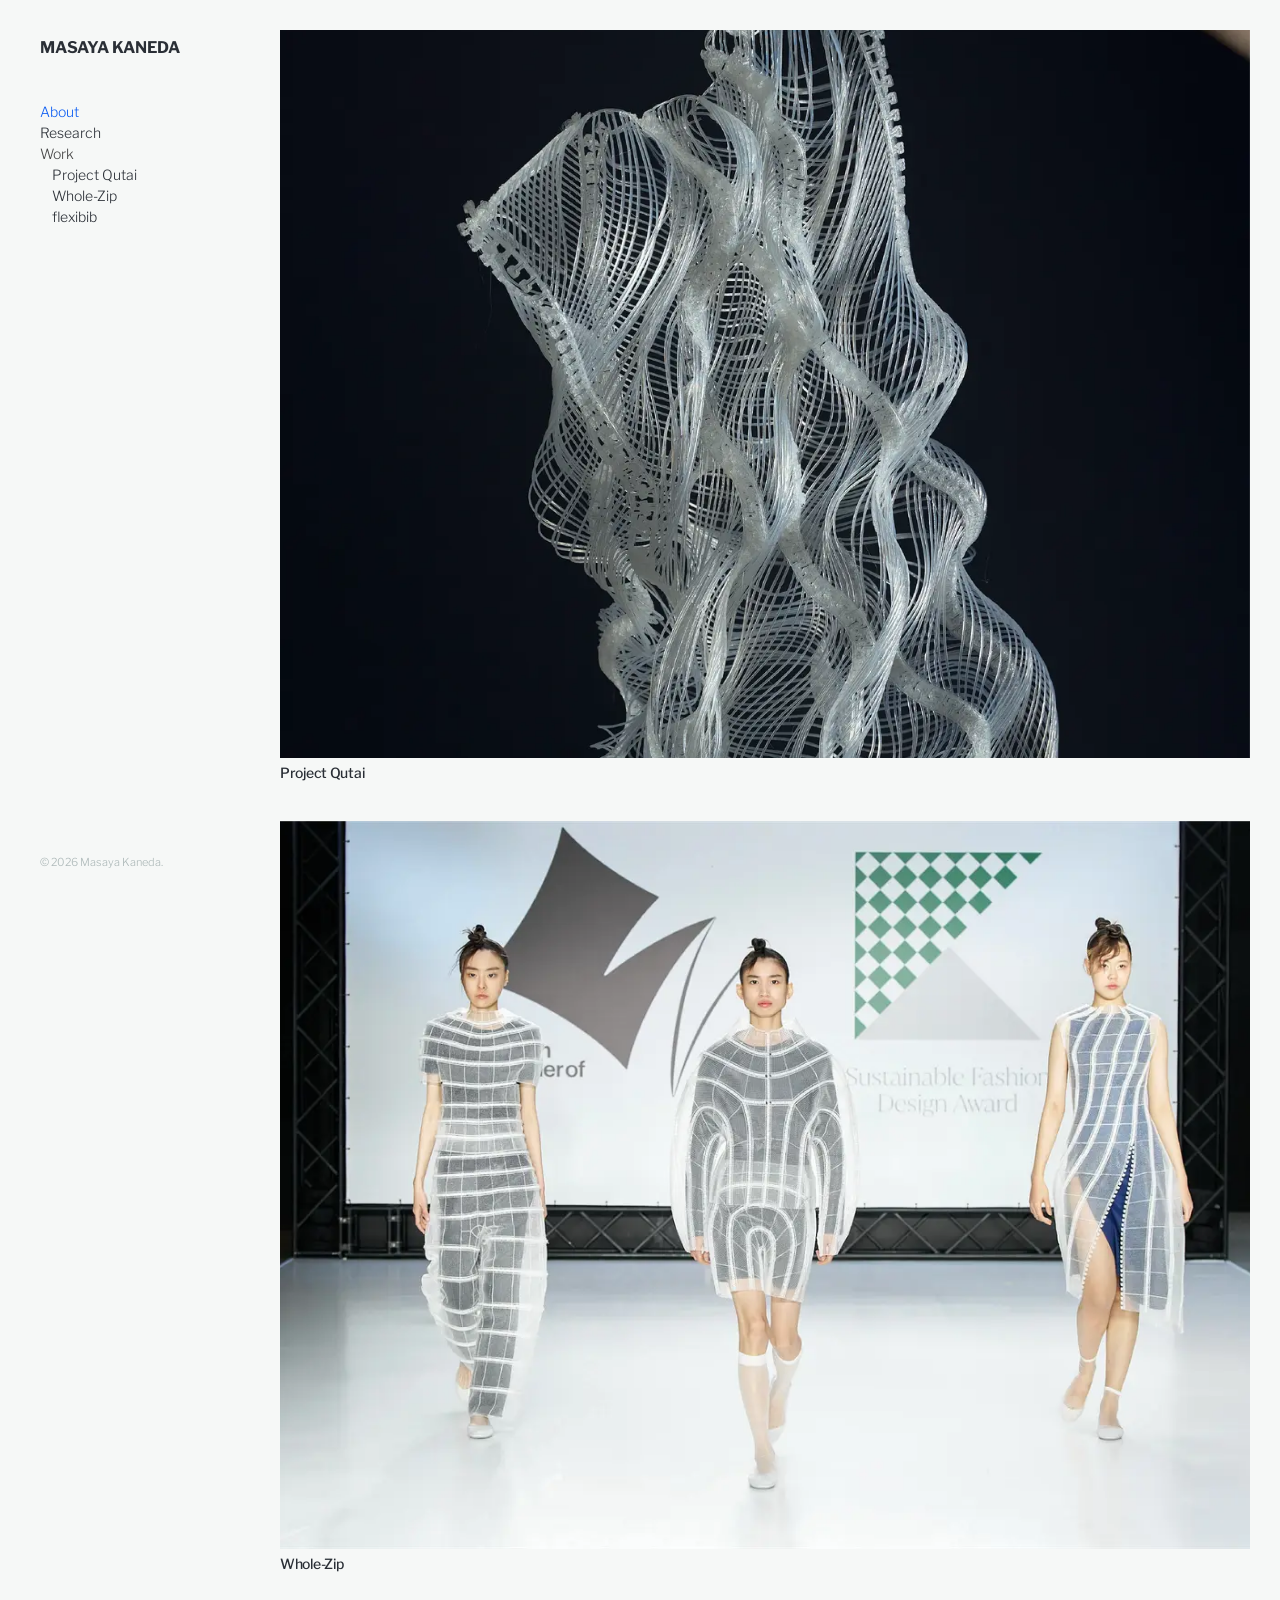
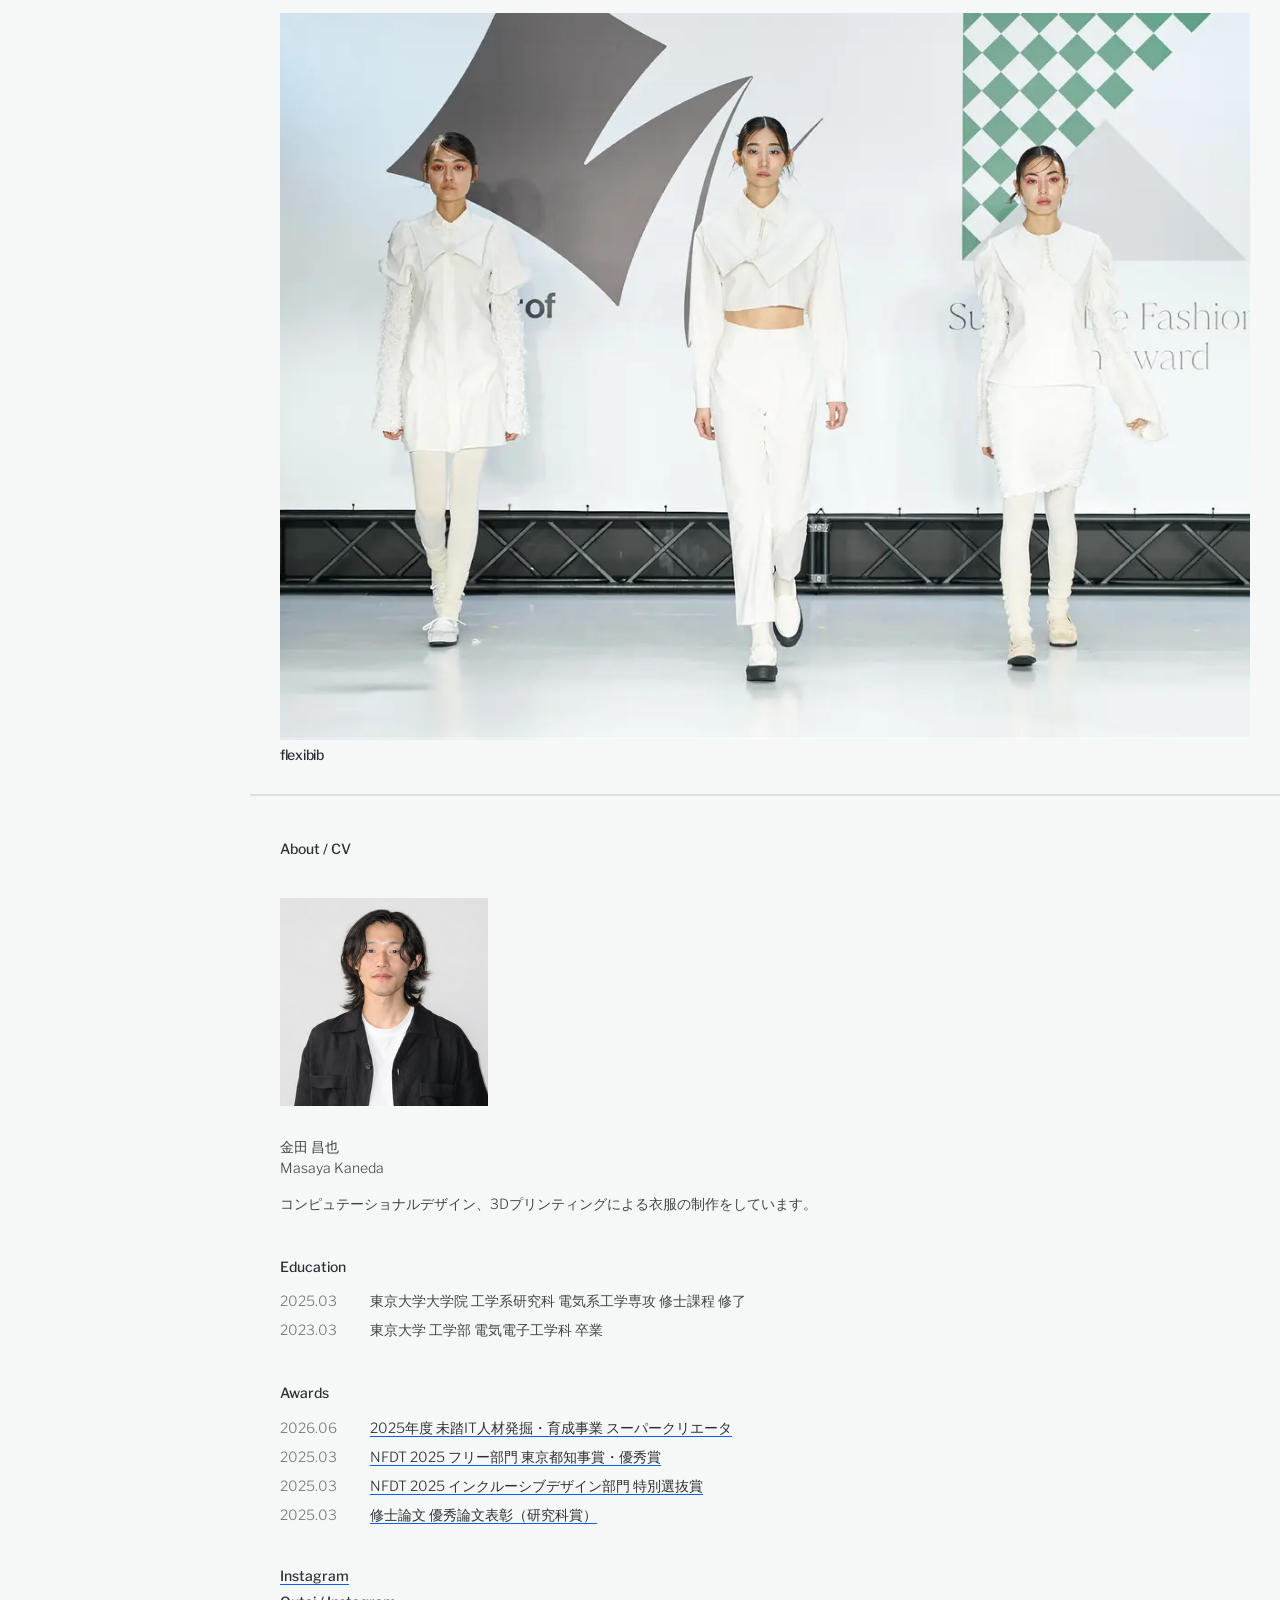
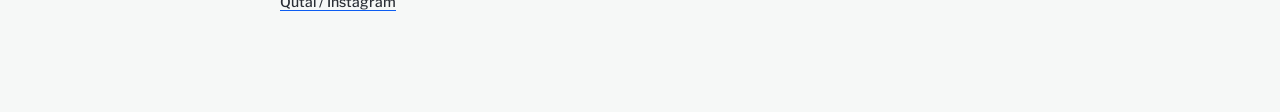
==== commit 9da4c1c7: "Align about section with work grid" ====
--- a/index.html
+++ b/index.html
@@ -59,35 +59,37 @@
       </section>
 
       <section class="single home-about" id="about">
-        <h2 class="home-about__title">About / CV</h2>
+        <div class="home-about__inner">
+          <h2 class="home-about__title">About / CV</h2>
 
-        <div class="about-intro">
-          <img class="profile-image" src="assets/images/profile.png" alt="金田昌也" width="208" height="228" loading="lazy" />
-          <p>金田 昌也<br />Masaya Kaneda</p>
-          <p>コンピュテーショナルデザイン、3Dプリンティングによる衣服の制作をしています。</p>
-        </div>
+          <div class="about-intro">
+            <img class="profile-image" src="assets/images/profile.png" alt="金田昌也" width="208" height="228" loading="lazy" />
+            <p>金田 昌也<br />Masaya Kaneda</p>
+            <p>コンピュテーショナルデザイン、3Dプリンティングによる衣服の制作をしています。</p>
+          </div>
 
-        <section class="cv-section">
-          <h2>Education</h2>
-          <div class="cv-list">
-            <p><span>2025.03</span>東京大学大学院 工学系研究科 電気系工学専攻 修士課程 修了</p>
-            <p><span>2023.03</span>東京大学 工学部 電気電子工学科 卒業</p>
+          <section class="cv-section">
+            <h2>Education</h2>
+            <div class="cv-list">
+              <p><span>2025.03</span>東京大学大学院 工学系研究科 電気系工学専攻 修士課程 修了</p>
+              <p><span>2023.03</span>東京大学 工学部 電気電子工学科 卒業</p>
+            </div>
+          </section>
+
+          <section class="cv-section">
+            <h2>Awards</h2>
+            <div class="cv-list">
+              <p><span>2026.06</span><a href="https://www.ipa.go.jp/jinzai/mitou/koubo/career/2025/2025-supercreator-11.html">2025年度 未踏IT人材発掘・育成事業 スーパークリエータ</a></p>
+              <p><span>2025.03</span><a href="https://nfdt.metro.tokyo.lg.jp/award-tokyo2025/">NFDT 2025 フリー部門 東京都知事賞・優秀賞</a></p>
+              <p><span>2025.03</span><a href="https://nfdt.metro.tokyo.lg.jp/award-tokyo2025/">NFDT 2025 インクルーシブデザイン部門 特別選抜賞</a></p>
+              <p><span>2025.03</span><a href="http://www.cryst.t.u-tokyo.ac.jp/ohya/achievement/?id=72oXaXB6lKzkQntnLcRNyH&amp;hl=ja">修士論文 優秀論文表彰（研究科賞）</a></p>
+            </div>
+          </section>
+
+          <div class="about-links">
+            <p><a href="https://www.instagram.com/kaneda_masaya_/" target="_blank" rel="noreferrer">Instagram</a></p>
+            <p><a href="https://www.instagram.com/qutai.jp/" target="_blank" rel="noreferrer">Qutai / Instagram</a></p>
           </div>
-        </section>
-
-        <section class="cv-section">
-          <h2>Awards</h2>
-          <div class="cv-list">
-            <p><span>2026.06</span><a href="https://www.ipa.go.jp/jinzai/mitou/koubo/career/2025/2025-supercreator-11.html">2025年度 未踏IT人材発掘・育成事業 スーパークリエータ</a></p>
-            <p><span>2025.03</span><a href="https://nfdt.metro.tokyo.lg.jp/award-tokyo2025/">NFDT 2025 フリー部門 東京都知事賞・優秀賞</a></p>
-            <p><span>2025.03</span><a href="https://nfdt.metro.tokyo.lg.jp/award-tokyo2025/">NFDT 2025 インクルーシブデザイン部門 特別選抜賞</a></p>
-            <p><span>2025.03</span><a href="http://www.cryst.t.u-tokyo.ac.jp/ohya/achievement/?id=72oXaXB6lKzkQntnLcRNyH&amp;hl=ja">修士論文 優秀論文表彰（研究科賞）</a></p>
-          </div>
-        </section>
-
-        <div class="about-links">
-          <p><a href="https://www.instagram.com/kaneda_masaya_/" target="_blank" rel="noreferrer">Instagram</a></p>
-          <p><a href="https://www.instagram.com/qutai.jp/" target="_blank" rel="noreferrer">Qutai / Instagram</a></p>
         </div>
       </section>
     </main>
--- a/styles.css
+++ b/styles.css
@@ -293,7 +293,7 @@
 .profile-image {
   width: 208px;
   aspect-ratio: 1;
-  margin: 0 auto 30px;
+  margin: 0 0 30px;
   object-fit: cover;
   object-position: center top;
 }
@@ -357,16 +357,31 @@
   min-height: auto;
 }
 
+.home-about__inner {
+  max-width: 1024px;
+  margin-right: auto;
+  margin-left: auto;
+}
+
 .home-about .home-about__title {
   margin-top: 0;
   margin-bottom: 40px;
 }
 
+.home-about .home-about__title,
+.home-about .about-intro,
+.home-about .cv-section,
+.home-about .about-links {
+  margin-right: 0;
+  margin-left: 0;
+  max-width: 760px;
+}
+
 .home-about .profile-image {
   width: 208px;
   aspect-ratio: 1;
-  margin-right: auto;
-  margin-left: auto;
+  margin-right: 0;
+  margin-left: 0;
   object-fit: cover;
   object-position: center top;
 }
@@ -505,6 +520,14 @@
   .single {
     padding: 25px 20px 80px;
   }
+
+  .home-about {
+    padding: 25px 10px 80px;
+  }
+
+  .home-about__inner {
+    padding: 20px;
+  }
 }
 
 @media (min-width: 1440px) {
